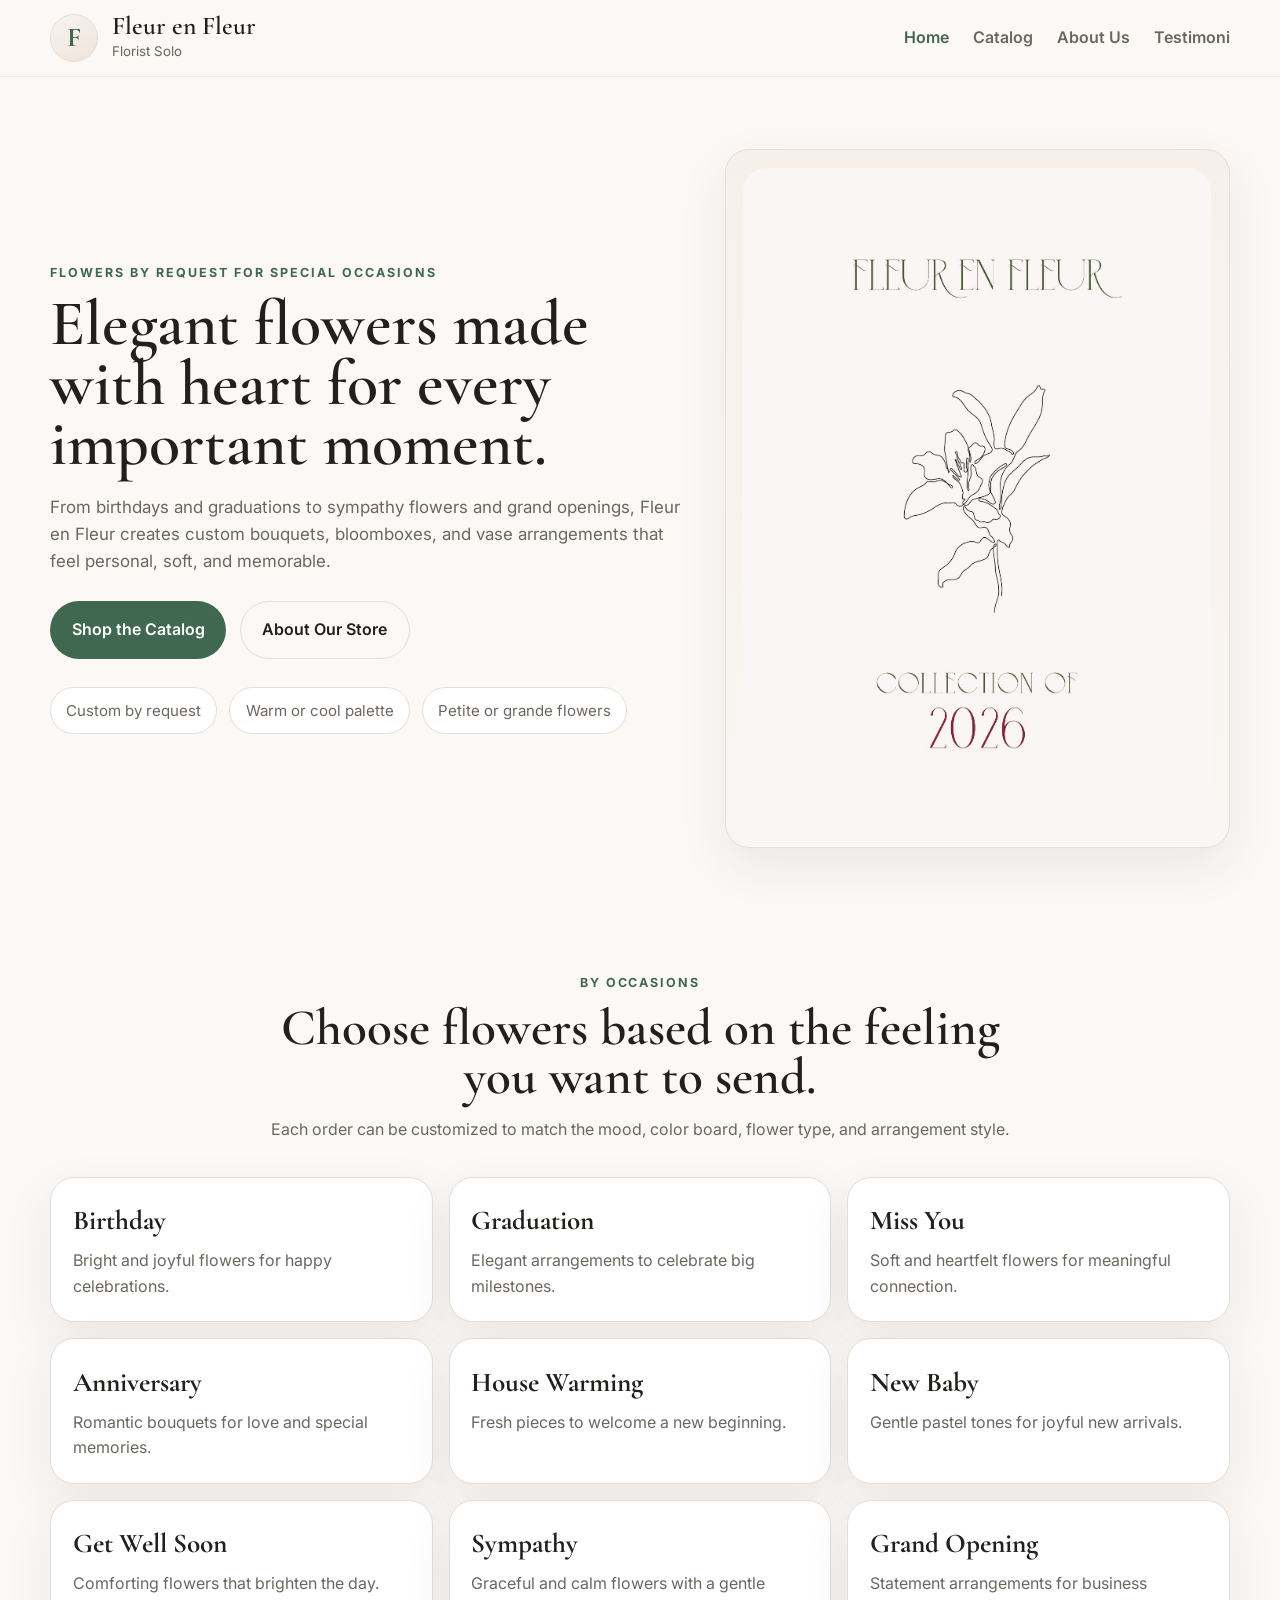
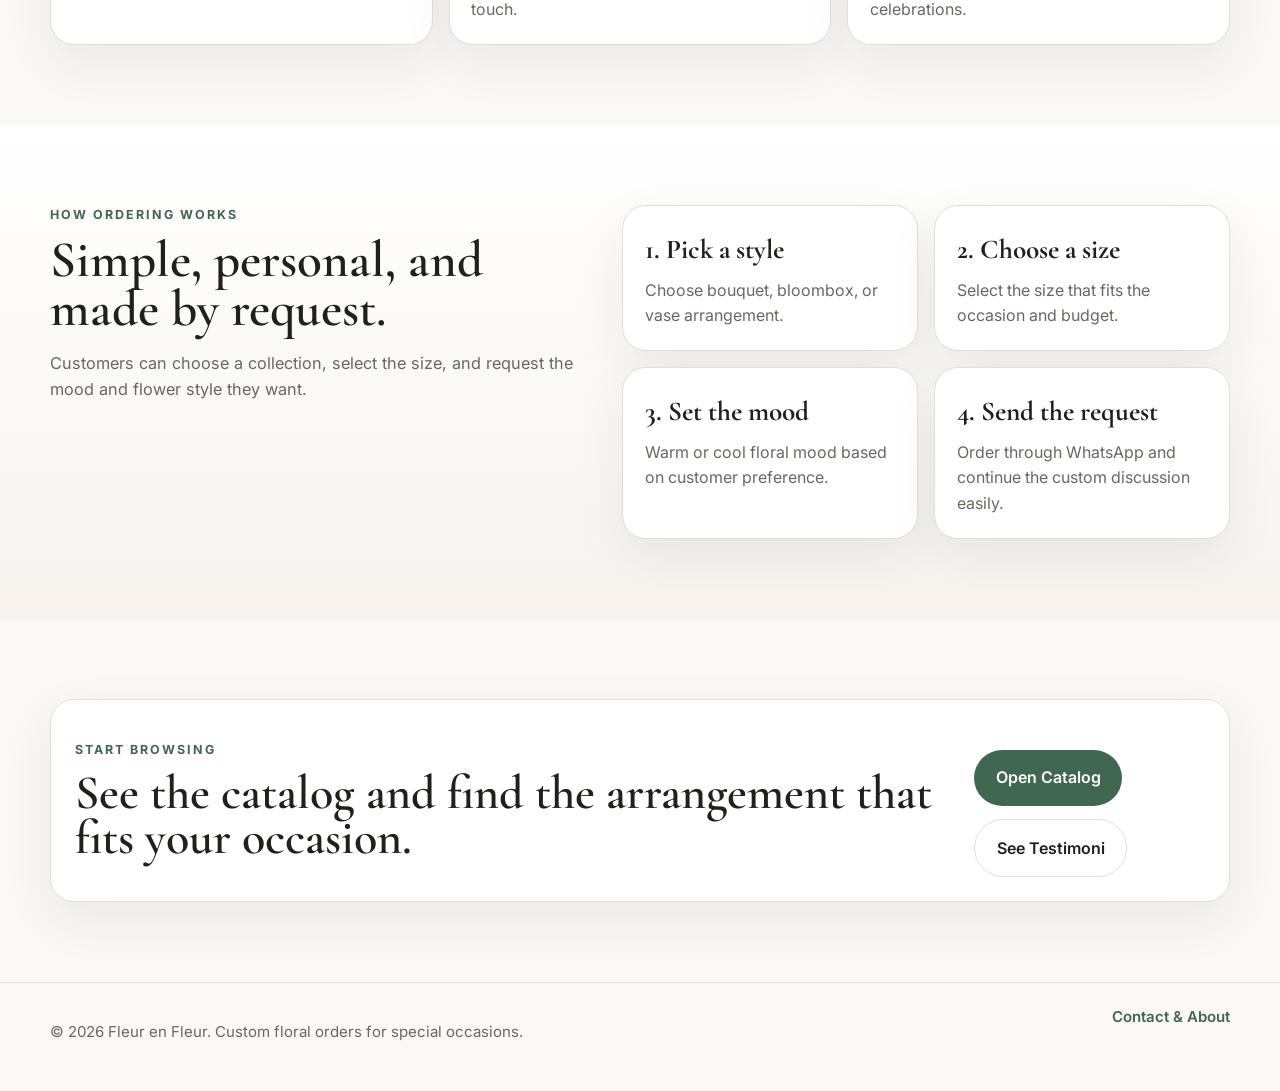
==== home.html @ 8b8ad684 "first commit" ====
<!DOCTYPE html>
<html lang="en">
<head>
  <meta charset="UTF-8" />
  <meta name="viewport" content="width=device-width, initial-scale=1.0" />
  <title>Fleur en Fleur - Home</title>
  <meta name="description" content="Fleur en Fleur creates custom floral orders for birthdays, graduations, anniversaries, sympathy, grand openings, and more." />
  <link rel="preconnect" href="https://fonts.googleapis.com">
  <link rel="preconnect" href="https://fonts.gstatic.com" crossorigin>
  <link href="https://fonts.googleapis.com/css2?family=Cormorant+Garamond:wght@400;500;600;700&family=Inter:wght@400;500;600;700&display=swap" rel="stylesheet">
  <link rel="stylesheet" href="css/styles.css" />
</head>
<body>
  <header class="site-header">
    <div class="container nav-wrap">
      <a class="brand" href="home.html">
        <span class="brand-mark">F</span>
        <span>
          <strong>Fleur en Fleur</strong>
          <small>Florist Solo</small>
        </span>
      </a>

      <button class="menu-toggle" aria-label="Open menu" aria-expanded="false" aria-controls="nav-menu">
        <span></span><span></span><span></span>
      </button>

      <nav id="nav-menu" class="site-nav">
        <a href="home.html">Home</a>
        <a href="html/catalog.html">Catalog</a>
        <a href="html/about.html">About Us</a>
        <a href="html/testimoni.html">Testimoni</a>
      </nav>
    </div>
  </header>

  <main>
    <section class="hero hero-home">
      <div class="container hero-grid">
        <div class="hero-copy">
          <p class="eyebrow">Flowers by request for special occasions</p>
          <h1>Elegant flowers made with heart for every important moment.</h1>
          <p class="hero-text">
            From birthdays and graduations to sympathy flowers and grand openings,
            Fleur en Fleur creates custom bouquets, bloomboxes, and vase arrangements
            that feel personal, soft, and memorable.
          </p>
          <div class="hero-actions">
            <a class="btn btn-primary" href="html/catalog.html">Shop the Catalog</a>
            <a class="btn btn-secondary" href="html/about.html">About Our Store</a>
          </div>
          <ul class="hero-badges">
            <li>Custom by request</li>
            <li>Warm or cool palette</li>
            <li>Petite or grande flowers</li>
          </ul>
        </div>
        <div class="hero-card">
          <img src="assets/cover.jpg" alt="Fleur en Fleur collection cover" />
        </div>
      </div>
    </section>

    <section class="section">
      <div class="container">
        <div class="section-heading">
          <p class="eyebrow">By occasions</p>
          <h2>Choose flowers based on the feeling you want to send.</h2>
          <p>Each order can be customized to match the mood, color board, flower type, and arrangement style.</p>
        </div>

        <div class="occasion-grid">
          <article class="occasion-card"><h3>Birthday</h3><p>Bright and joyful flowers for happy celebrations.</p></article>
          <article class="occasion-card"><h3>Graduation</h3><p>Elegant arrangements to celebrate big milestones.</p></article>
          <article class="occasion-card"><h3>Miss You</h3><p>Soft and heartfelt flowers for meaningful connection.</p></article>
          <article class="occasion-card"><h3>Anniversary</h3><p>Romantic bouquets for love and special memories.</p></article>
          <article class="occasion-card"><h3>House Warming</h3><p>Fresh pieces to welcome a new beginning.</p></article>
          <article class="occasion-card"><h3>New Baby</h3><p>Gentle pastel tones for joyful new arrivals.</p></article>
          <article class="occasion-card"><h3>Get Well Soon</h3><p>Comforting flowers that brighten the day.</p></article>
          <article class="occasion-card"><h3>Sympathy</h3><p>Graceful and calm flowers with a gentle touch.</p></article>
          <article class="occasion-card"><h3>Grand Opening</h3><p>Statement arrangements for business celebrations.</p></article>
        </div>
      </div>
    </section>

    <section class="section soft-bg">
      <div class="container split-grid">
        <div>
          <div class="section-heading left-align no-bottom">
            <p class="eyebrow">How ordering works</p>
            <h2>Simple, personal, and made by request.</h2>
          </div>
          <p class="lead">Customers can choose a collection, select the size, and request the mood and flower style they want.</p>
        </div>
        <div class="info-panels">
          <article class="info-card">
            <h3>1. Pick a style</h3>
            <p>Choose bouquet, bloombox, or vase arrangement.</p>
          </article>
          <article class="info-card">
            <h3>2. Choose a size</h3>
            <p>Select the size that fits the occasion and budget.</p>
          </article>
          <article class="info-card">
            <h3>3. Set the mood</h3>
            <p>Warm or cool floral mood based on customer preference.</p>
          </article>
          <article class="info-card">
            <h3>4. Send the request</h3>
            <p>Order through WhatsApp and continue the custom discussion easily.</p>
          </article>
        </div>
      </div>
    </section>

    <section class="section">
      <div class="container cta-panel">
        <div>
          <p class="eyebrow">Start browsing</p>
          <h2>See the catalog and find the arrangement that fits your occasion.</h2>
        </div>
        <div class="hero-actions cta-actions">
          <a class="btn btn-primary" href="html/catalog.html">Open Catalog</a>
          <a class="btn btn-secondary" href="html/testimoni.html">See Testimoni</a>
        </div>
      </div>
    </section>
  </main>

  <footer class="site-footer">
    <div class="container footer-wrap">
      <p>© 2026 Fleur en Fleur. Custom floral orders for special occasions.</p>
      <a href="html/about.html">Contact & About</a>
    </div>
  </footer>

  <script src="js/script.js"></script>
</body>
</html>
---- css/styles.css ----
:root {
  --bg: #fbf8f5;
  --surface: #ffffff;
  --surface-2: #f4ece6;
  --ink: #22201d;
  --muted: #6d665f;
  --line: #e6ddd6;
  --primary: #406750;
  --primary-dark: #2d4d3b;
  --accent: #a45875;
  --accent-soft: #f8edf1;
  --shadow: 0 18px 50px rgba(42, 37, 33, 0.08);
  --radius: 24px;
  --container: 1180px;
}

* { box-sizing: border-box; }
html { scroll-behavior: smooth; }
body {
  margin: 0;
  background: var(--bg);
  color: var(--ink);
  font-family: 'Inter', Arial, sans-serif;
  line-height: 1.6;
}
img { max-width: 100%; display: block; }
a { color: inherit; text-decoration: none; }
.container {
  width: min(var(--container), calc(100% - 2rem));
  margin: 0 auto;
}

.site-header {
  position: sticky;
  top: 0;
  z-index: 50;
  background: rgba(251, 248, 245, 0.92);
  backdrop-filter: blur(12px);
  border-bottom: 1px solid rgba(64, 103, 80, 0.08);
}
.nav-wrap {
  display: flex;
  align-items: center;
  justify-content: space-between;
  gap: 1rem;
  min-height: 76px;
}
.brand {
  display: inline-flex;
  align-items: center;
  gap: 0.85rem;
}
.brand strong,
.hero h1,
.page-hero h1,
.section-heading h2,
.product-card h3,
.contact-card h3,
.occasion-card h3,
.info-card h3,
.testimonial-card strong,
.cta-panel h2 {
  font-family: 'Cormorant Garamond', Georgia, serif;
}
.brand strong {
  display: block;
  font-size: 1.6rem;
  font-weight: 600;
  line-height: 1;
}
.brand small {
  display: block;
  color: var(--muted);
  margin-top: 0.15rem;
}
.brand-mark {
  width: 48px;
  height: 48px;
  border-radius: 50%;
  display: grid;
  place-items: center;
  background: linear-gradient(145deg, #f8f3ef, #efe4db);
  color: var(--primary);
  border: 1px solid var(--line);
  font-family: 'Cormorant Garamond', Georgia, serif;
  font-size: 1.7rem;
  font-weight: 700;
}
.site-nav {
  display: flex;
  align-items: center;
  gap: 1.5rem;
}
.site-nav a {
  color: var(--muted);
  font-weight: 600;
  padding: 0.35rem 0;
}
.site-nav a:hover,
.site-nav a.active {
  color: var(--primary);
}
.menu-toggle {
  display: none;
  border: 0;
  background: transparent;
  padding: 0.3rem;
  cursor: pointer;
}
.menu-toggle span {
  display: block;
  width: 24px;
  height: 2px;
  margin: 5px 0;
  background: var(--ink);
}

.hero {
  padding: 4.5rem 0 2.8rem;
}
.hero-grid {
  display: grid;
  grid-template-columns: 1.12fr 0.88fr;
  gap: 2rem;
  align-items: center;
}
.page-hero {
  padding: 4.3rem 0 2.6rem;
}
.page-hero-inner {
  max-width: 840px;
}
.page-hero-inner.narrow {
  max-width: 720px;
}
.page-hero h1,
.hero h1 {
  margin: 0;
  font-size: clamp(2.7rem, 5vw, 5rem);
  line-height: 0.94;
  font-weight: 600;
}
.page-hero p:last-child,
.hero-text {
  margin: 1.2rem 0 0;
  max-width: 62ch;
  color: var(--muted);
  font-size: 1.06rem;
}
.eyebrow {
  margin: 0 0 0.7rem;
  color: var(--primary);
  text-transform: uppercase;
  letter-spacing: 0.16em;
  font-size: 0.78rem;
  font-weight: 700;
}
.hero-actions,
.contact-actions,
.form-actions,
.cta-actions {
  display: flex;
  gap: 0.85rem;
  flex-wrap: wrap;
  margin-top: 1.6rem;
}
.btn {
  display: inline-flex;
  align-items: center;
  justify-content: center;
  border-radius: 999px;
  padding: 0.95rem 1.35rem;
  font-weight: 600;
  transition: transform 0.2s ease, background 0.2s ease, color 0.2s ease;
}
.btn:hover { transform: translateY(-1px); }
.btn-primary {
  background: var(--primary);
  color: #fff;
}
.btn-primary:hover { background: var(--primary-dark); }
.btn-secondary {
  background: transparent;
  color: var(--ink);
  border: 1px solid var(--line);
}
.btn-secondary:hover { background: #fff; }
.hero-badges {
  list-style: none;
  padding: 0;
  margin: 1.8rem 0 0;
  display: flex;
  flex-wrap: wrap;
  gap: 0.75rem;
}
.hero-badges li {
  padding: 0.65rem 0.95rem;
  border-radius: 999px;
  background: #fff;
  border: 1px solid var(--line);
  color: var(--muted);
  font-size: 0.94rem;
}
.hero-card,
.cta-panel,
.occasion-card,
.info-card,
.contact-card,
.form-note,
.order-form,
.product-card,
.testimonial-card {
  background: var(--surface);
  border: 1px solid var(--line);
  border-radius: var(--radius);
  box-shadow: var(--shadow);
}
.hero-card {
  background: linear-gradient(180deg, #f7f0ea, #f9f6f3);
  padding: 1.1rem;
}
.hero-card img { border-radius: 24px; }

.section { padding: 5rem 0; }
.soft-bg { background: linear-gradient(180deg, #fff, #f8f3ef); }
.accent-bg { background: linear-gradient(180deg, #f9eff3, #fbf8f5); }
.section-heading {
  max-width: 760px;
  margin: 0 auto 2.1rem;
  text-align: center;
}
.section-heading.left-align {
  margin-left: 0;
  text-align: left;
}
.section-heading.no-bottom { margin-bottom: 1rem; }
.section-heading h2 {
  margin: 0;
  font-size: clamp(2.1rem, 4vw, 3.6rem);
  line-height: 0.95;
  font-weight: 600;
}
.section-heading p:last-child,
.muted-paragraph {
  margin: 1rem 0 0;
  color: var(--muted);
}
.lead {
  color: var(--muted);
  font-size: 1.02rem;
}

.occasion-grid {
  display: grid;
  grid-template-columns: repeat(3, minmax(0, 1fr));
  gap: 1rem;
}
.occasion-card,
.info-card,
.contact-card,
.form-note,
.order-form,
.testimonial-card {
  padding: 1.35rem;
}
.occasion-card h3 {
  margin: 0 0 0.35rem;
  font-size: 1.7rem;
}
.occasion-card p,
.info-card p,
.testimonial-card p { margin: 0; color: var(--muted); }

.collection-grid {
  display: grid;
  grid-template-columns: repeat(2, minmax(0, 1fr));
  gap: 1.25rem;
}
.collection-grid.two-featured {
  grid-template-columns: repeat(2, minmax(0, 1fr));
}
.product-card {
  overflow: hidden;
}
.product-card img {
  width: 100%;
  aspect-ratio: 4 / 4.8;
  object-fit: cover;
  background: #f7f1eb;
}
.small-product-card img {
  aspect-ratio: 4 / 4;
}
.product-content { padding: 1.2rem 1.2rem 1.35rem; }
.product-label {
  margin: 0 0 0.35rem;
  color: var(--accent);
  text-transform: uppercase;
  letter-spacing: 0.12em;
  font-size: 0.78rem;
  font-weight: 700;
}
.product-card h3 {
  margin: 0 0 0.45rem;
  font-size: 2rem;
  font-weight: 600;
}
.product-card p:not(.product-label) {
  margin: 0 0 1rem;
  color: var(--muted);
}
.meta-row {
  display: flex;
  justify-content: space-between;
  gap: 1rem;
  padding: 0.7rem 0;
  border-top: 1px solid var(--line);
}
.meta-row span { color: var(--muted); }
.featured-card {
  background: linear-gradient(180deg, #ffffff, #fcf8f5);
}

.split-grid,
.form-layout,
.contact-grid,
.about-split {
  display: grid;
  gap: 1.4rem;
  align-items: start;
}
.split-grid,
.contact-grid,
.about-split {
  grid-template-columns: 0.95fr 1.05fr;
}
.form-layout {
  grid-template-columns: 0.82fr 1.18fr;
}
.info-panels,
.product-panels,
.testimonial-grid {
  display: grid;
  gap: 1rem;
}
.info-panels,
.product-panels {
  grid-template-columns: repeat(2, minmax(0, 1fr));
}
.info-card h3 {
  margin: 0 0 0.4rem;
  font-size: 1.7rem;
}

.form-note h3 {
  margin: 0 0 0.7rem;
  font-size: 1.75rem;
}
.form-note ul {
  margin: 0;
  padding-left: 1.1rem;
  color: var(--muted);
}
.field { margin-bottom: 1rem; }
.two-col,
.three-col {
  display: grid;
  gap: 0.9rem;
}
.two-col { grid-template-columns: repeat(2, minmax(0, 1fr)); }
.three-col { grid-template-columns: repeat(3, minmax(0, 1fr)); }
label {
  display: block;
  margin-bottom: 0.4rem;
  font-size: 0.92rem;
  font-weight: 600;
}
input,
select,
textarea {
  width: 100%;
  border: 1px solid var(--line);
  background: #fff;
  border-radius: 16px;
  padding: 0.95rem 1rem;
  font: inherit;
  color: var(--ink);
}
textarea { resize: vertical; }
input:focus,
select:focus,
textarea:focus {
  outline: none;
  border-color: rgba(64, 103, 80, 0.45);
  box-shadow: 0 0 0 4px rgba(64, 103, 80, 0.08);
}

.contact-card > div + div { margin-top: 1rem; }
.contact-label {
  display: block;
  color: var(--accent);
  text-transform: uppercase;
  letter-spacing: 0.12em;
  font-size: 0.78rem;
  font-weight: 700;
  margin-bottom: 0.2rem;
}
.contact-card p {
  margin: 0;
  color: var(--ink);
  font-size: 1.02rem;
}

.testimonial-grid {
  grid-template-columns: repeat(3, minmax(0, 1fr));
}
.testimonial-card {
  display: flex;
  flex-direction: column;
  gap: 0.75rem;
}
.testimonial-card strong {
  font-size: 1.55rem;
  line-height: 1;
}
.testimonial-card span {
  color: var(--muted);
  font-size: 0.95rem;
}
.stars {
  letter-spacing: 0.18em;
  color: var(--accent);
  font-size: 0.95rem;
  font-weight: 700;
}

.cta-panel {
  padding: 1.5rem;
  display: flex;
  align-items: center;
  justify-content: space-between;
  gap: 1rem;
}
.cta-panel h2 {
  margin: 0;
  font-size: clamp(2rem, 4vw, 3rem);
  line-height: 0.95;
  font-weight: 600;
}

.site-footer {
  padding: 1.35rem 0 2rem;
  border-top: 1px solid var(--line);
}
.footer-wrap {
  display: flex;
  justify-content: space-between;
  gap: 1rem;
  color: var(--muted);
  font-size: 0.94rem;
}
.footer-wrap a { color: var(--primary); font-weight: 600; }

@media (max-width: 960px) {
  .hero-grid,
  .split-grid,
  .form-layout,
  .contact-grid,
  .collection-grid,
  .occasion-grid,
  .about-split,
  .testimonial-grid,
  .cta-panel {
    grid-template-columns: 1fr;
  }

  .cta-panel {
    display: grid;
  }

  .info-panels,
  .product-panels {
    grid-template-columns: 1fr 1fr;
  }
}

@media (max-width: 760px) {
  .menu-toggle { display: block; }
  .site-nav {
    position: absolute;
    top: 76px;
    left: 0;
    right: 0;
    background: rgba(251, 248, 245, 0.98);
    border-bottom: 1px solid var(--line);
    display: none;
    flex-direction: column;
    align-items: flex-start;
    padding: 1rem;
  }
  .site-nav.open { display: flex; }
  .hero,
  .page-hero { padding-top: 2.5rem; }
  .hero h1,
  .page-hero h1 { font-size: 2.8rem; }
  .section { padding: 3.8rem 0; }
  .section-heading h2,
  .cta-panel h2 { font-size: 2.45rem; }
  .two-col,
  .three-col,
  .info-panels,
  .product-panels,
  .testimonial-grid {
    grid-template-columns: 1fr;
  }
  .footer-wrap {
    flex-direction: column;
  }
}
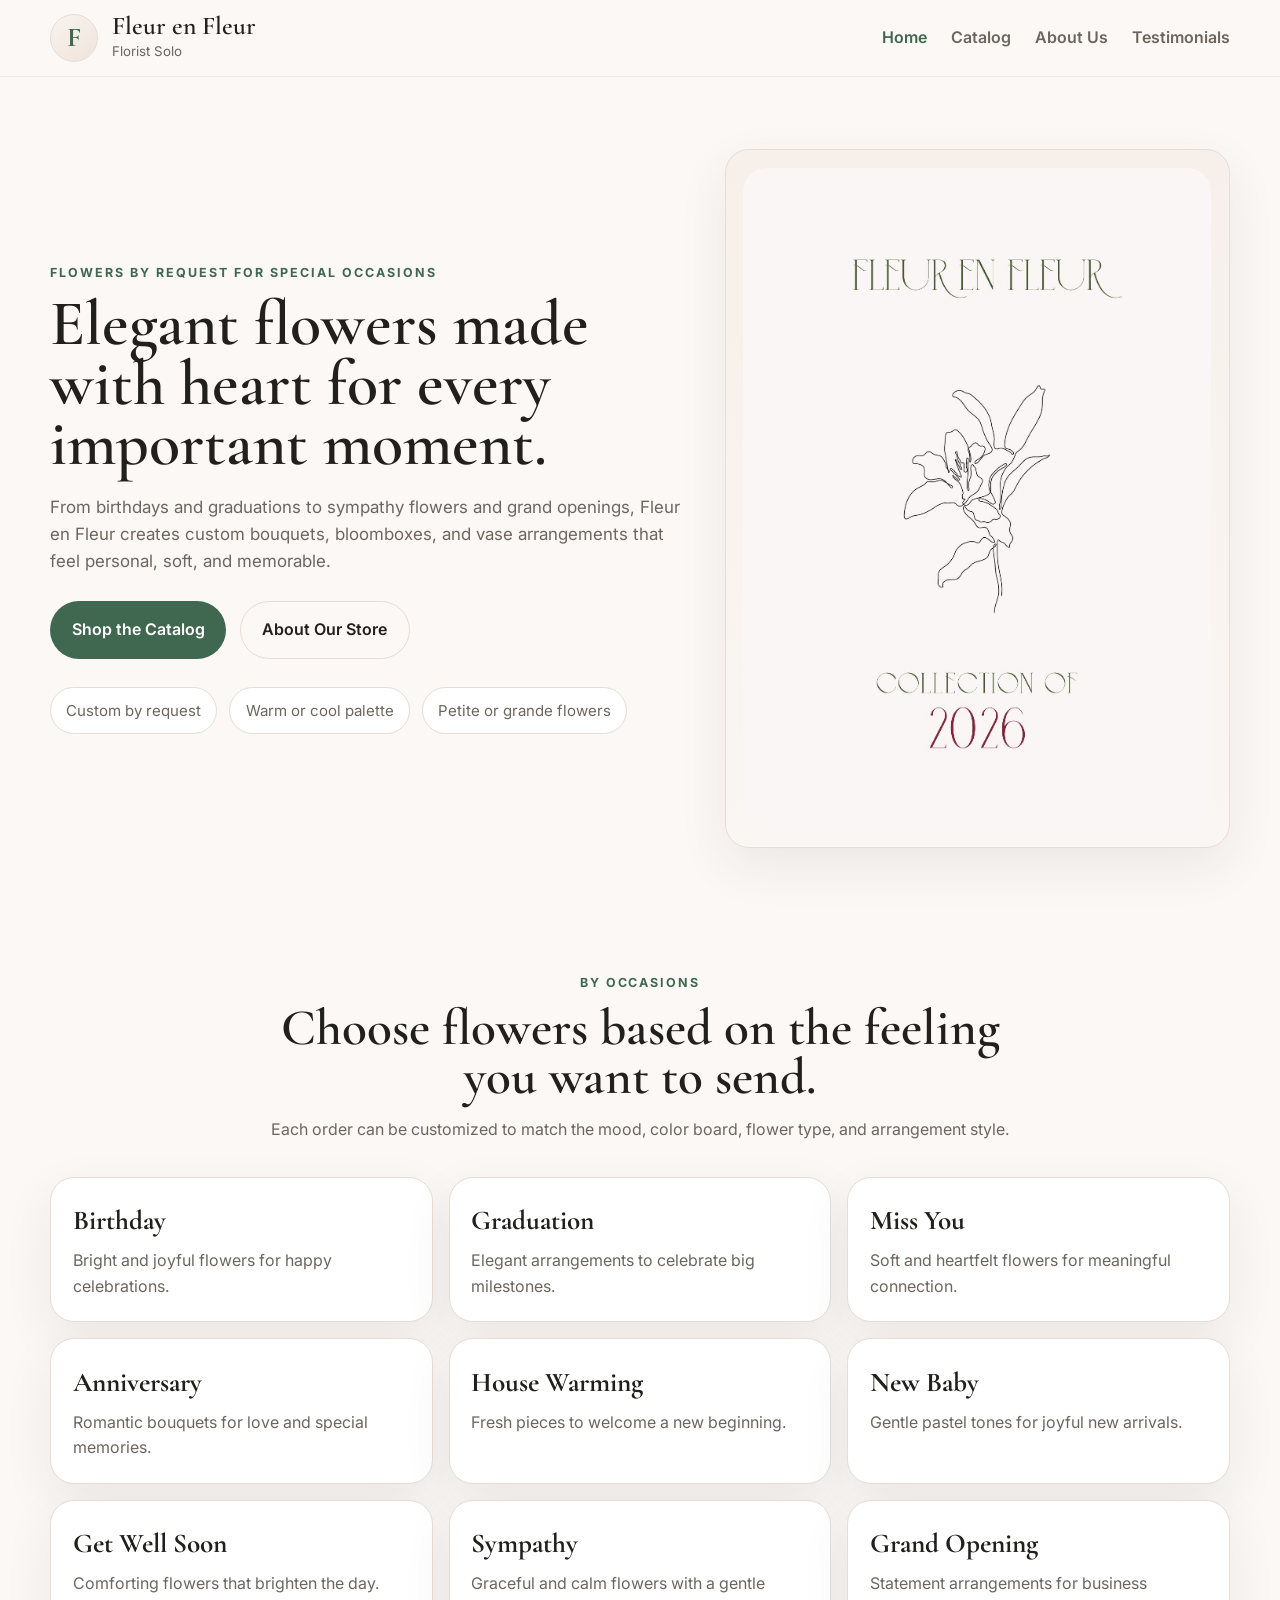
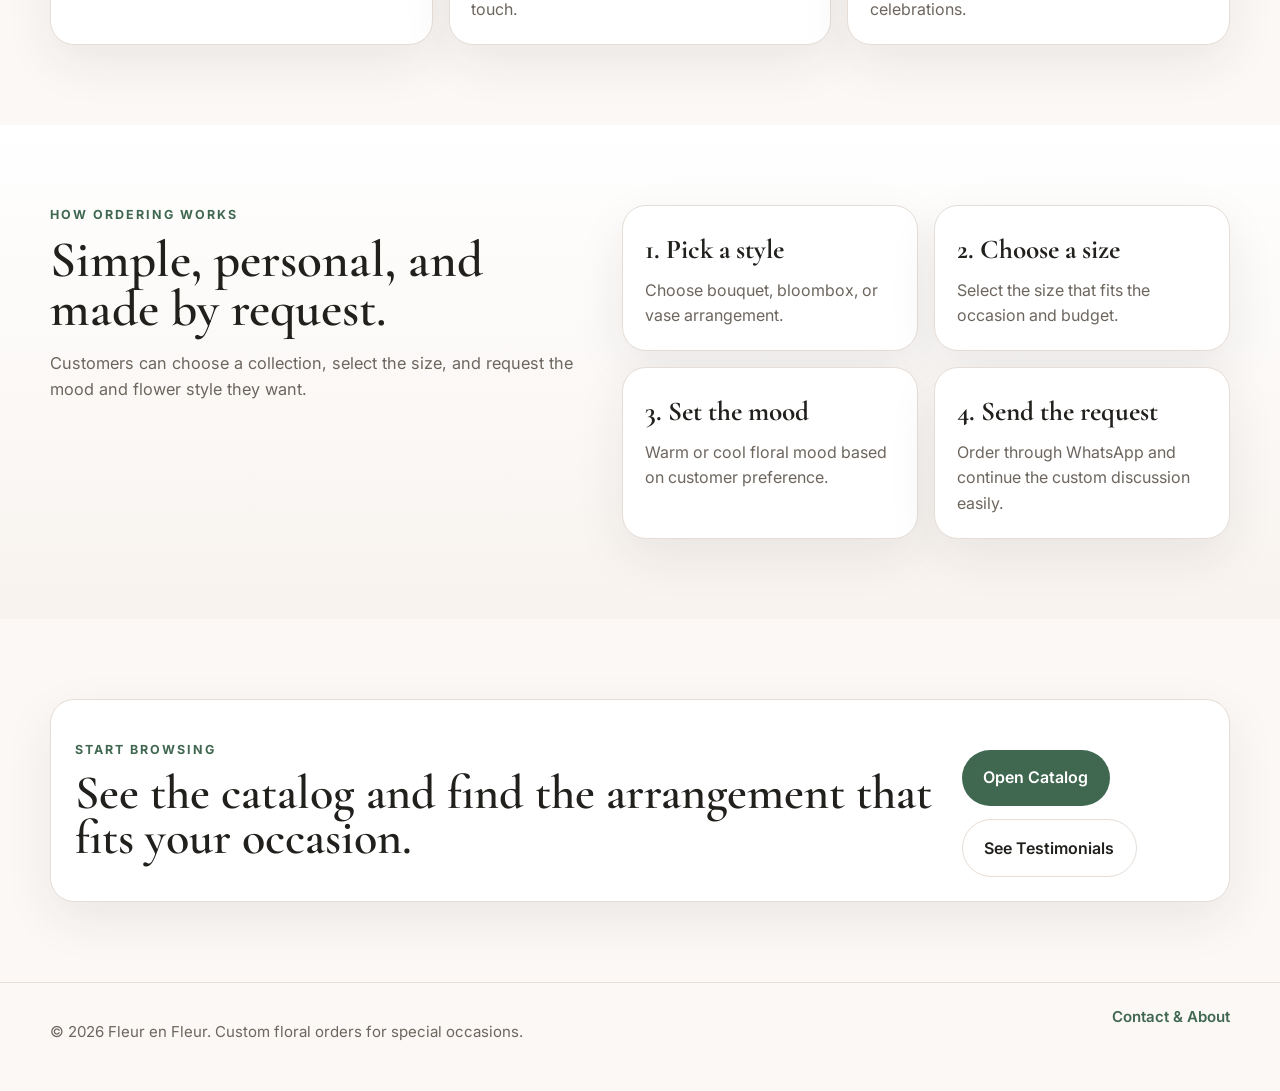
==== commit c6ef1441: "done" ====
--- a/home.html
+++ b/home.html
@@ -29,7 +29,7 @@
         <a href="home.html">Home</a>
         <a href="html/catalog.html">Catalog</a>
         <a href="html/about.html">About Us</a>
-        <a href="html/testimoni.html">Testimoni</a>
+        <a href="html/testimonials.html">Testimonials</a>
       </nav>
     </div>
   </header>
@@ -121,7 +121,7 @@
         </div>
         <div class="hero-actions cta-actions">
           <a class="btn btn-primary" href="html/catalog.html">Open Catalog</a>
-          <a class="btn btn-secondary" href="html/testimoni.html">See Testimoni</a>
+          <a class="btn btn-secondary" href="html/testimonials.html">See Testimonials</a>
         </div>
       </div>
     </section>
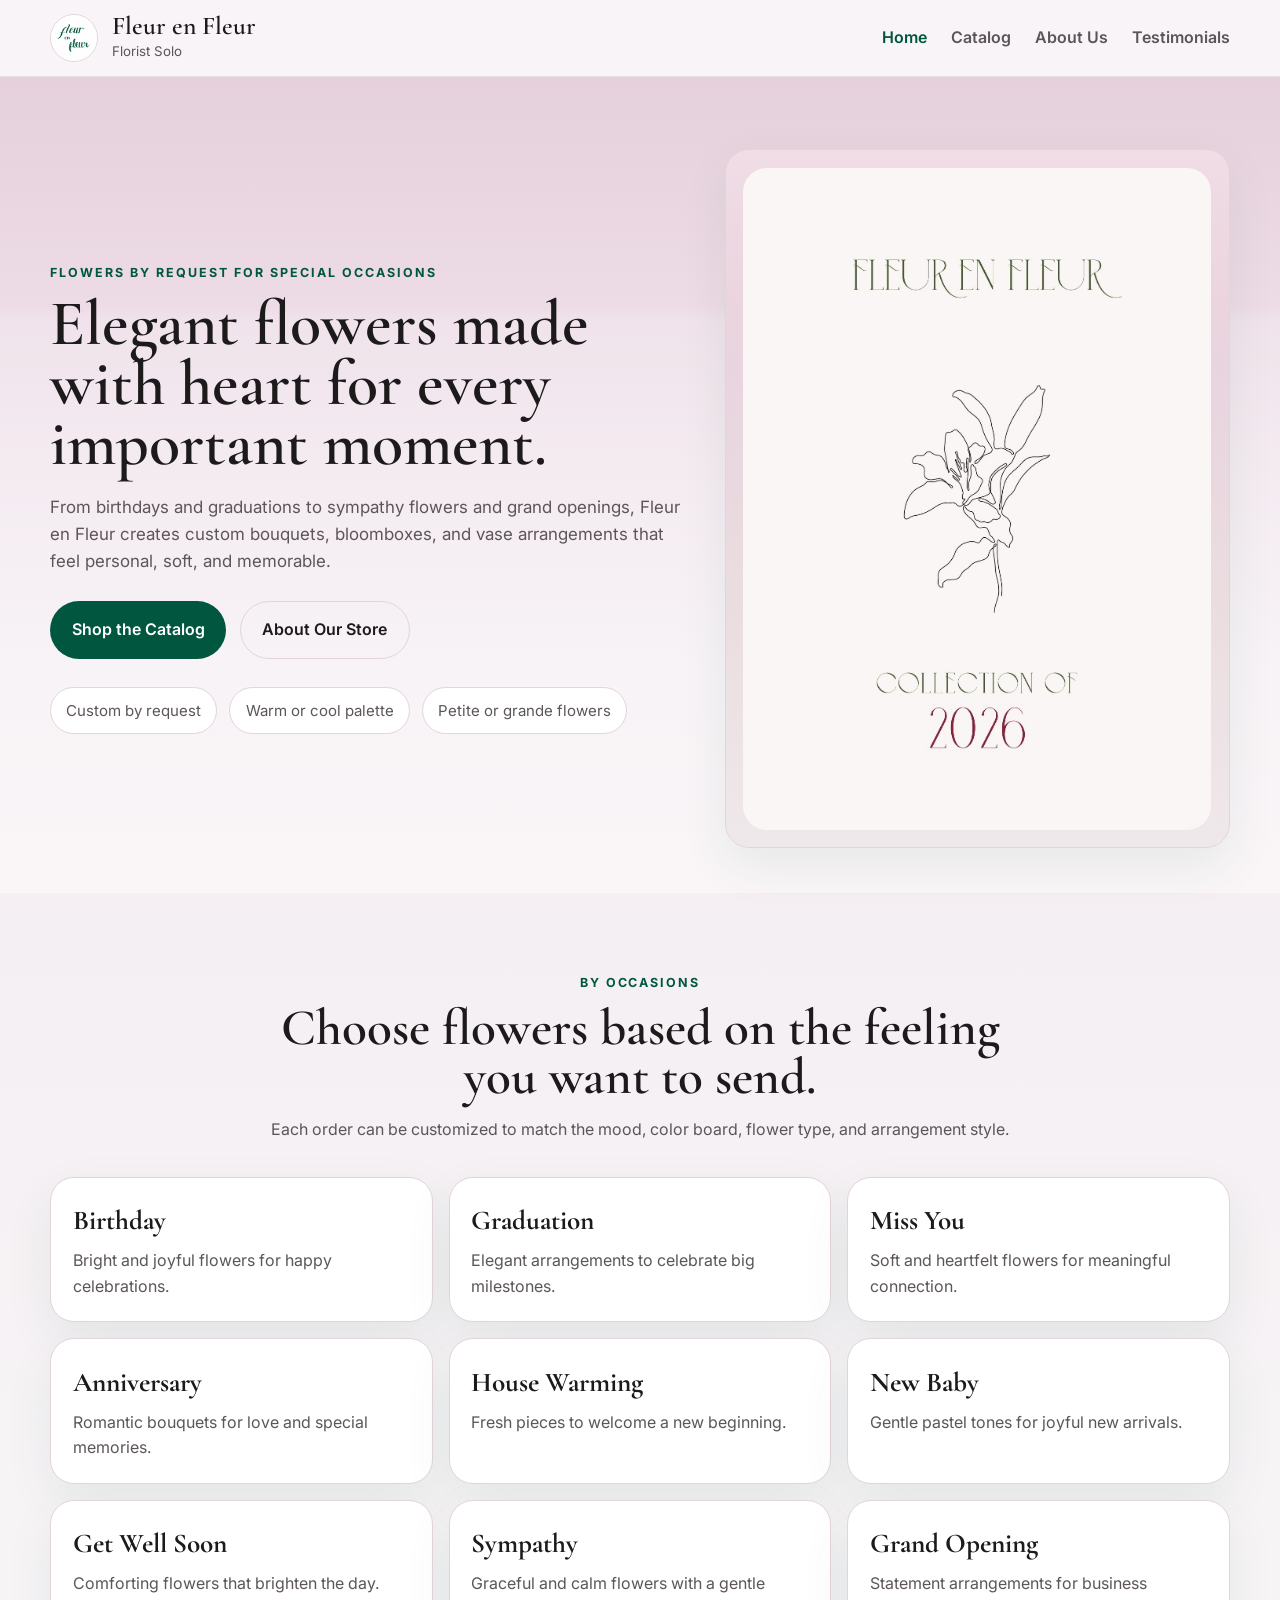
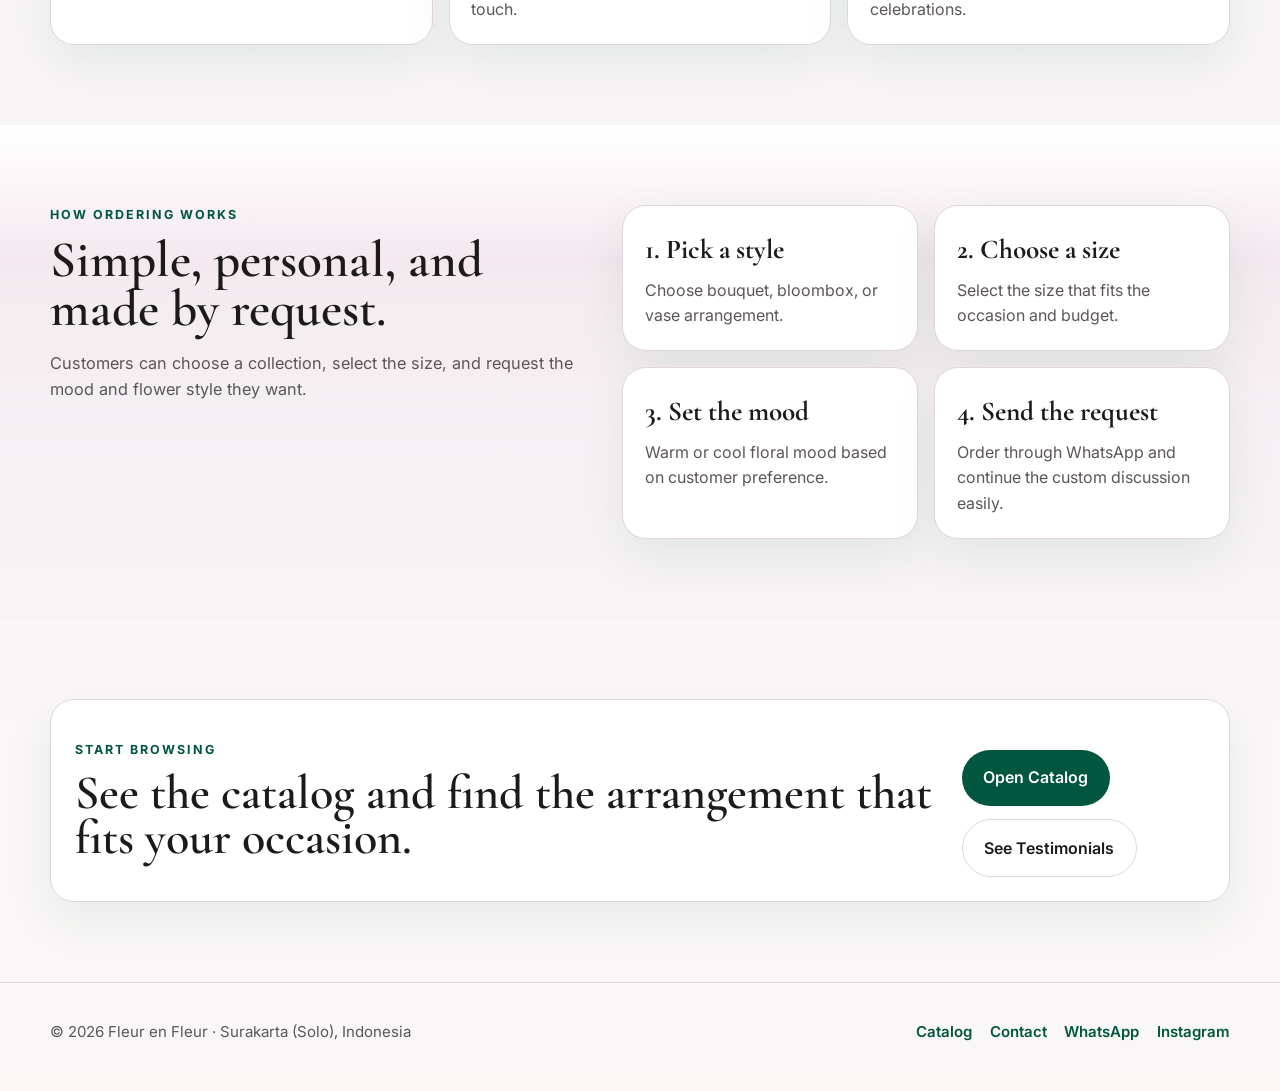
==== commit d64632b1: "done" ====
--- a/home.html
+++ b/home.html
@@ -3,8 +3,9 @@
 <head>
   <meta charset="UTF-8" />
   <meta name="viewport" content="width=device-width, initial-scale=1.0" />
-  <title>Fleur en Fleur - Home</title>
-  <meta name="description" content="Fleur en Fleur creates custom floral orders for birthdays, graduations, anniversaries, sympathy, grand openings, and more." />
+  <title>Fleur en Fleur | Custom Florist Surakarta (Solo)</title>
+  <meta name="description" content="Fleur en Fleur — custom bouquets, garden flowers, bloomboxes, and vase arrangements in Surakarta (Solo), Indonesia. Order via WhatsApp. Collection of 2026." />
+  <link rel="icon" href="pics/logo.jpg" type="image/jpeg" />
   <link rel="preconnect" href="https://fonts.googleapis.com">
   <link rel="preconnect" href="https://fonts.gstatic.com" crossorigin>
   <link href="https://fonts.googleapis.com/css2?family=Cormorant+Garamond:wght@400;500;600;700&family=Inter:wght@400;500;600;700&display=swap" rel="stylesheet">
@@ -14,7 +15,7 @@
   <header class="site-header">
     <div class="container nav-wrap">
       <a class="brand" href="home.html">
-        <span class="brand-mark">F</span>
+        <span class="brand-mark"><img src="pics/logo.jpg" alt="" width="48" height="48" /></span>
         <span>
           <strong>Fleur en Fleur</strong>
           <small>Florist Solo</small>
@@ -35,7 +36,7 @@
   </header>
 
   <main>
-    <section class="hero hero-home">
+    <section class="hero hero-home accent-bg">
       <div class="container hero-grid">
         <div class="hero-copy">
           <p class="eyebrow">Flowers by request for special occasions</p>
@@ -129,8 +130,13 @@
 
   <footer class="site-footer">
     <div class="container footer-wrap">
-      <p>© 2026 Fleur en Fleur. Custom floral orders for special occasions.</p>
-      <a href="html/about.html">Contact & About</a>
+      <p>© 2026 Fleur en Fleur · Surakarta (Solo), Indonesia</p>
+      <nav class="footer-links" aria-label="Footer">
+        <a href="html/catalog.html">Catalog</a>
+        <a href="html/about.html">Contact</a>
+        <a href="https://wa.me/6289609338889" target="_blank" rel="noopener">WhatsApp</a>
+        <a href="https://www.instagram.com/fleurenfleur.florist/" target="_blank" rel="noopener">Instagram</a>
+      </nav>
     </div>
   </footer>
 
--- a/css/styles.css
+++ b/css/styles.css
@@ -1,15 +1,51 @@
 :root {
-  --bg: #fbf8f5;
+  /* Greens sampled from logo wordmark */
+  --primary: #00563f;
+  --primary-dark: #003d2c;
+  --primary-rgb: 0, 86, 63;
+
+  --bg: #faf6f8;
   --surface: #ffffff;
-  --surface-2: #f4ece6;
-  --ink: #22201d;
-  --muted: #6d665f;
-  --line: #e6ddd6;
-  --primary: #406750;
-  --primary-dark: #2d4d3b;
-  --accent: #a45875;
-  --accent-soft: #f8edf1;
-  --shadow: 0 18px 50px rgba(42, 37, 33, 0.08);
+  --surface-2: #f1e8ec;
+  --ink: #1c1a1b;
+  --muted: #5c5559;
+  --line: #e2d5da;
+
+  /* Balanced rose — visible blush, not neon */
+  --accent: #9d5872;
+  --accent-soft: #f5eaee;
+
+  --shadow: 0 18px 48px rgba(var(--primary-rgb), 0.08);
+
+  /* Pink concentrated in top ~30% of gradient; lower 70% fades to light/cream */
+  --gradient-page: linear-gradient(
+    180deg,
+    #f0e4ea 0%,
+    #f2e9ed 18%,
+    #f4eef2 30%,
+    #f7f4f6 55%,
+    #faf8f7 100%
+  );
+  --gradient-hero: linear-gradient(
+    180deg,
+    #e5d0db 0%,
+    #e9d6e1 15%,
+    #eddbe6 28%,
+    #f0e3eb 30%,
+    #f4ebf1 48%,
+    #f7f3f6 72%,
+    #faf6f8 100%
+  );
+  --gradient-soft: linear-gradient(
+    180deg,
+    #ffffff 0%,
+    #fbf6f8 12%,
+    #f2e8ee 28%,
+    #f3ebef 30%,
+    #f5f0f3 58%,
+    #f7f4f6 100%
+  );
+
   --radius: 24px;
   --container: 1180px;
 }
@@ -18,7 +54,8 @@
 html { scroll-behavior: smooth; }
 body {
   margin: 0;
-  background: var(--bg);
+  background: var(--gradient-page);
+  background-color: var(--bg);
   color: var(--ink);
   font-family: 'Inter', Arial, sans-serif;
   line-height: 1.6;
@@ -34,9 +71,9 @@
   position: sticky;
   top: 0;
   z-index: 50;
-  background: rgba(251, 248, 245, 0.92);
+  background: rgba(250, 246, 248, 0.92);
   backdrop-filter: blur(12px);
-  border-bottom: 1px solid rgba(64, 103, 80, 0.08);
+  border-bottom: 1px solid rgba(var(--primary-rgb), 0.1);
 }
 .nav-wrap {
   display: flex;
@@ -79,12 +116,15 @@
   border-radius: 50%;
   display: grid;
   place-items: center;
-  background: linear-gradient(145deg, #f8f3ef, #efe4db);
-  color: var(--primary);
+  overflow: hidden;
+  flex-shrink: 0;
+  background: var(--surface);
   border: 1px solid var(--line);
-  font-family: 'Cormorant Garamond', Georgia, serif;
-  font-size: 1.7rem;
-  font-weight: 700;
+}
+.brand-mark img {
+  width: 100%;
+  height: 100%;
+  object-fit: cover;
 }
 .site-nav {
   display: flex;
@@ -216,14 +256,21 @@
   box-shadow: var(--shadow);
 }
 .hero-card {
-  background: linear-gradient(180deg, #f7f0ea, #f9f6f3);
+  background: linear-gradient(
+    180deg,
+    #f0dde6 0%,
+    #ebd4de 22%,
+    #e8d4df 30%,
+    #eadddf 65%,
+    #efe8eb 100%
+  );
   padding: 1.1rem;
 }
 .hero-card img { border-radius: 24px; }
 
 .section { padding: 5rem 0; }
-.soft-bg { background: linear-gradient(180deg, #fff, #f8f3ef); }
-.accent-bg { background: linear-gradient(180deg, #f9eff3, #fbf8f5); }
+.soft-bg { background: var(--gradient-soft); }
+.accent-bg { background: var(--gradient-hero); }
 .section-heading {
   max-width: 760px;
   margin: 0 auto 2.1rem;
@@ -286,7 +333,7 @@
   width: 100%;
   aspect-ratio: 4 / 4.8;
   object-fit: cover;
-  background: #f7f1eb;
+  background: #f1e4e9;
 }
 .small-product-card img {
   aspect-ratio: 4 / 4;
@@ -318,7 +365,14 @@
 }
 .meta-row span { color: var(--muted); }
 .featured-card {
-  background: linear-gradient(180deg, #ffffff, #fcf8f5);
+  background: linear-gradient(
+    180deg,
+    #ffffff 0%,
+    #fbf6f8 20%,
+    #f2e6ec 30%,
+    #f4eaf0 65%,
+    #f6f0f3 100%
+  );
 }
 
 .split-grid,
@@ -391,8 +445,8 @@
 select:focus,
 textarea:focus {
   outline: none;
-  border-color: rgba(64, 103, 80, 0.45);
-  box-shadow: 0 0 0 4px rgba(64, 103, 80, 0.08);
+  border-color: rgba(var(--primary-rgb), 0.45);
+  box-shadow: 0 0 0 4px rgba(var(--primary-rgb), 0.1);
 }
 
 .contact-card > div + div { margin-top: 1rem; }
@@ -433,6 +487,22 @@
   font-size: 0.95rem;
   font-weight: 700;
 }
+.testimonial-disclaimer {
+  margin: 0.75rem 0 0;
+  font-size: 0.88rem;
+  color: var(--muted);
+  line-height: 1.55;
+  max-width: 52ch;
+  margin-left: auto;
+  margin-right: auto;
+}
+.testimonial-card span.role {
+  font-size: 0.82rem;
+  text-transform: uppercase;
+  letter-spacing: 0.1em;
+  color: var(--muted);
+  font-weight: 600;
+}
 
 .cta-panel {
   padding: 1.5rem;
@@ -455,11 +525,26 @@
 .footer-wrap {
   display: flex;
   justify-content: space-between;
+  align-items: center;
+  flex-wrap: wrap;
   gap: 1rem;
   color: var(--muted);
   font-size: 0.94rem;
 }
 .footer-wrap a { color: var(--primary); font-weight: 600; }
+.footer-links {
+  display: flex;
+  flex-wrap: wrap;
+  gap: 0.85rem 1.1rem;
+  align-items: center;
+}
+.footer-links a { white-space: nowrap; }
+.form-disclaimer {
+  margin: 0 0 1rem;
+  font-size: 0.88rem;
+  color: var(--muted);
+  line-height: 1.5;
+}
 
 @media (max-width: 960px) {
   .hero-grid,
@@ -491,7 +576,7 @@
     top: 76px;
     left: 0;
     right: 0;
-    background: rgba(251, 248, 245, 0.98);
+    background: rgba(250, 246, 248, 0.98);
     border-bottom: 1px solid var(--line);
     display: none;
     flex-direction: column;
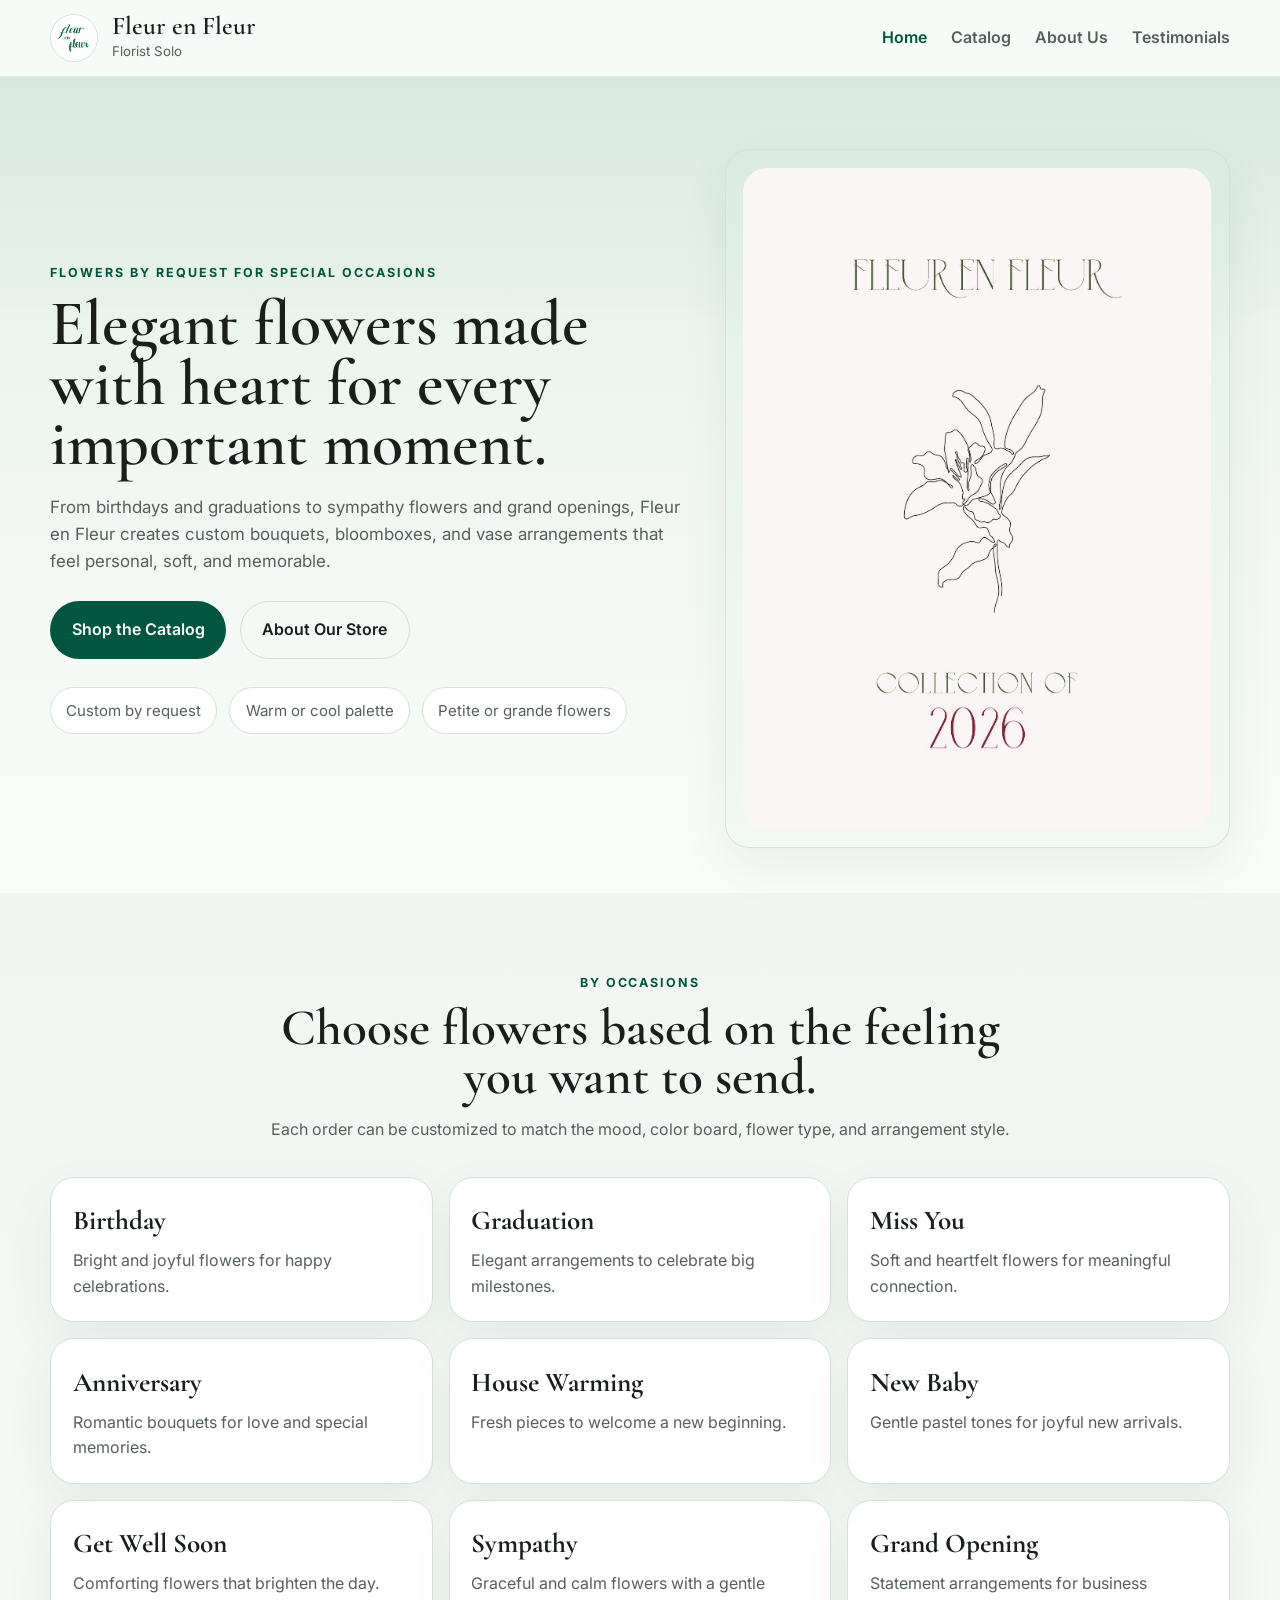
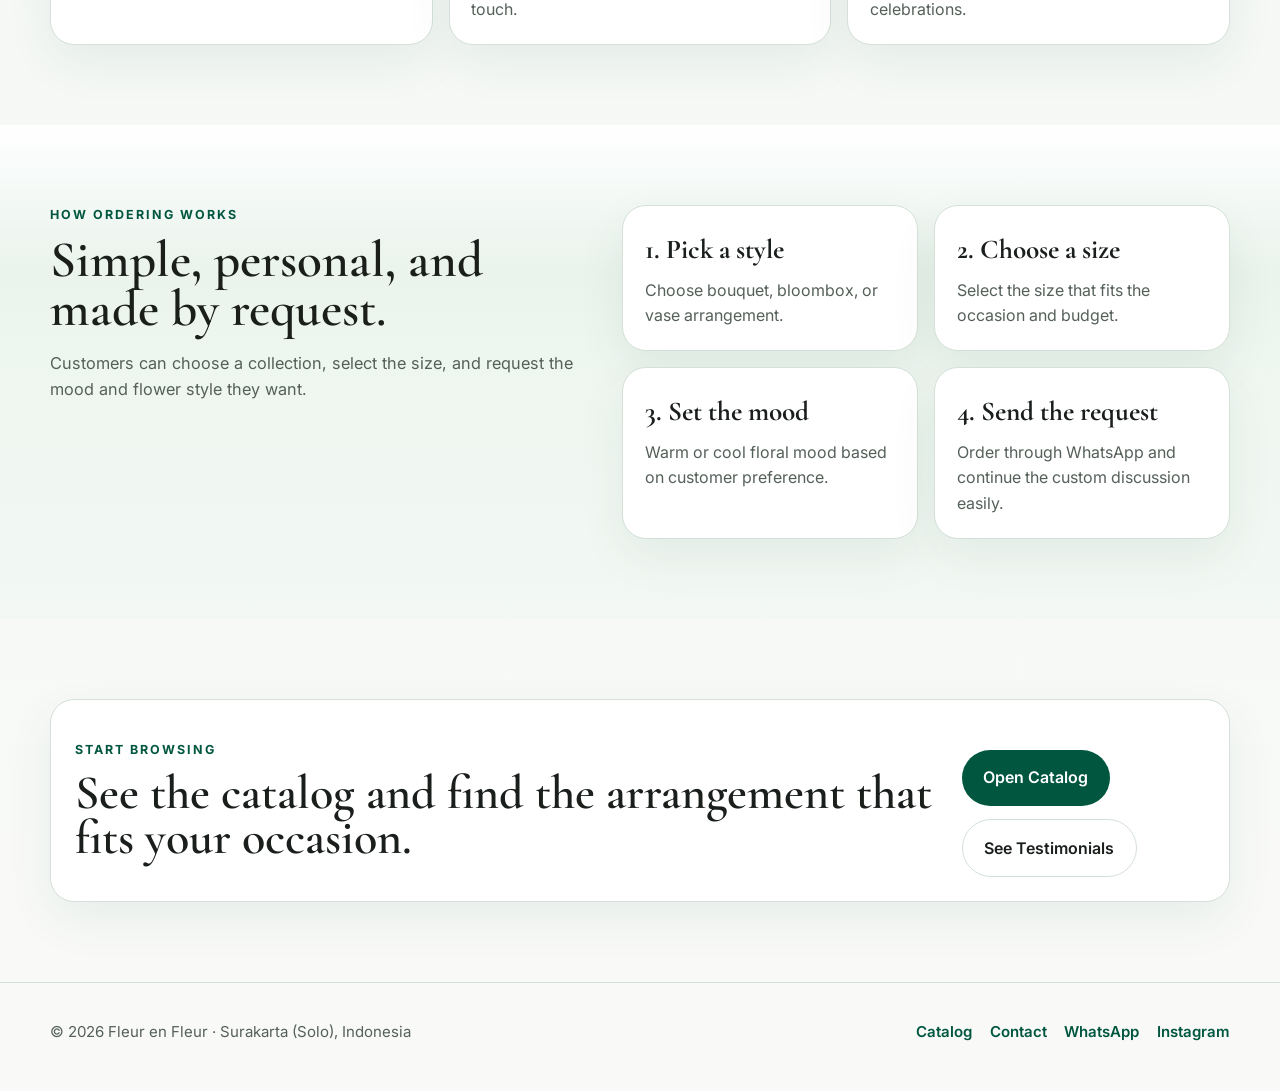
==== commit e2f8c499: "d" ====
--- a/home.html
+++ b/home.html
@@ -2,7 +2,7 @@
 <html lang="en">
 <head>
   <meta charset="UTF-8" />
-  <meta name="viewport" content="width=device-width, initial-scale=1.0" />
+  <meta name="viewport" content="width=device-width, initial-scale=1, viewport-fit=cover" />
   <title>Fleur en Fleur | Custom Florist Surakarta (Solo)</title>
   <meta name="description" content="Fleur en Fleur — custom bouquets, garden flowers, bloomboxes, and vase arrangements in Surakarta (Solo), Indonesia. Order via WhatsApp. Collection of 2026." />
   <link rel="icon" href="pics/logo.jpg" type="image/jpeg" />
--- a/css/styles.css
+++ b/css/styles.css
@@ -4,46 +4,45 @@
   --primary-dark: #003d2c;
   --primary-rgb: 0, 86, 63;
 
-  --bg: #faf6f8;
+  --bg: #f8faf7;
   --surface: #ffffff;
-  --surface-2: #f1e8ec;
-  --ink: #1c1a1b;
-  --muted: #5c5559;
-  --line: #e2d5da;
-
-  /* Balanced rose — visible blush, not neon */
-  --accent: #9d5872;
-  --accent-soft: #f5eaee;
-
-  --shadow: 0 18px 48px rgba(var(--primary-rgb), 0.08);
-
-  /* Pink concentrated in top ~30% of gradient; lower 70% fades to light/cream */
+  --surface-2: #eef3ef;
+  --ink: #1a1f1c;
+  --muted: #556059;
+  --line: #d4e0d9;
+
+  /* Warm accent — terracotta rose (pairs with green, not pink-mauve walls) */
+  --accent: #a85e4a;
+  --accent-soft: #f2ebe6;
+
+  --shadow: 0 18px 48px rgba(var(--primary-rgb), 0.07);
+
+  /* Botanical cream + sage mist — top ~30% carries the tint, rest opens to ivory */
   --gradient-page: linear-gradient(
     180deg,
-    #f0e4ea 0%,
-    #f2e9ed 18%,
-    #f4eef2 30%,
-    #f7f4f6 55%,
-    #faf8f7 100%
+    #e8f0ea 0%,
+    #edf3ee 18%,
+    #f1f6f2 30%,
+    #f5f8f5 55%,
+    #f9faf8 100%
   );
   --gradient-hero: linear-gradient(
     180deg,
-    #e5d0db 0%,
-    #e9d6e1 15%,
-    #eddbe6 28%,
-    #f0e3eb 30%,
-    #f4ebf1 48%,
-    #f7f3f6 72%,
-    #faf6f8 100%
+    #d8e8df 0%,
+    #e0eee6 15%,
+    #e8f2eb 28%,
+    #ecf4ee 30%,
+    #f2f7f3 52%,
+    #f6faf7 78%,
+    #fafcf9 100%
   );
   --gradient-soft: linear-gradient(
     180deg,
     #ffffff 0%,
-    #fbf6f8 12%,
-    #f2e8ee 28%,
-    #f3ebef 30%,
-    #f5f0f3 58%,
-    #f7f4f6 100%
+    #f4f9f6 14%,
+    #eaf3ec 30%,
+    #eef6f0 48%,
+    #f3f8f4 100%
   );
 
   --radius: 24px;
@@ -59,6 +58,8 @@
   color: var(--ink);
   font-family: 'Inter', Arial, sans-serif;
   line-height: 1.6;
+  /* iPhone safe area (home indicator, rounded corners) */
+  padding-bottom: env(safe-area-inset-bottom, 0px);
 }
 img { max-width: 100%; display: block; }
 a { color: inherit; text-decoration: none; }
@@ -71,7 +72,7 @@
   position: sticky;
   top: 0;
   z-index: 50;
-  background: rgba(250, 246, 248, 0.92);
+  background: rgba(248, 251, 249, 0.94);
   backdrop-filter: blur(12px);
   border-bottom: 1px solid rgba(var(--primary-rgb), 0.1);
 }
@@ -258,11 +259,11 @@
 .hero-card {
   background: linear-gradient(
     180deg,
-    #f0dde6 0%,
-    #ebd4de 22%,
-    #e8d4df 30%,
-    #eadddf 65%,
-    #efe8eb 100%
+    #d9ebe0 0%,
+    #e2f0e8 22%,
+    #e8f3ec 30%,
+    #edf6f0 65%,
+    #f2f8f3 100%
   );
   padding: 1.1rem;
 }
@@ -287,7 +288,14 @@
   line-height: 0.95;
   font-weight: 600;
 }
-.section-heading p:last-child,
+/* All body lines under a section title share the same muted color (not only :last-child) */
+.section-heading h2 ~ p {
+  margin: 0.75rem 0 0;
+  color: var(--muted);
+}
+.section-heading h2 + p {
+  margin-top: 1rem;
+}
 .muted-paragraph {
   margin: 1rem 0 0;
   color: var(--muted);
@@ -333,10 +341,14 @@
   width: 100%;
   aspect-ratio: 4 / 4.8;
   object-fit: cover;
-  background: #f1e4e9;
-}
+  background: #e9f1ec;
+}
+/* BloomBox / vase: show full photo without cropping */
 .small-product-card img {
-  aspect-ratio: 4 / 4;
+  aspect-ratio: 1 / 1;
+  object-fit: contain;
+  padding: 0.5rem;
+  background: #eef6f1;
 }
 .product-content { padding: 1.2rem 1.2rem 1.35rem; }
 .product-label {
@@ -368,10 +380,10 @@
   background: linear-gradient(
     180deg,
     #ffffff 0%,
-    #fbf6f8 20%,
-    #f2e6ec 30%,
-    #f4eaf0 65%,
-    #f6f0f3 100%
+    #f2f8f4 20%,
+    #e8f2ec 30%,
+    #edf6f1 65%,
+    #f0f8f3 100%
   );
 }
 
@@ -392,8 +404,7 @@
   grid-template-columns: 0.82fr 1.18fr;
 }
 .info-panels,
-.product-panels,
-.testimonial-grid {
+.product-panels {
   display: grid;
   gap: 1rem;
 }
@@ -465,8 +476,11 @@
   font-size: 1.02rem;
 }
 
+/* Desktop: multi-column grid. Mobile override lives in max-width block + .testimonial-track */
 .testimonial-grid {
-  grid-template-columns: repeat(3, minmax(0, 1fr));
+  display: grid;
+  gap: 1rem;
+  grid-template-columns: repeat(auto-fill, minmax(260px, 1fr));
 }
 .testimonial-card {
   display: flex;
@@ -487,21 +501,28 @@
   font-size: 0.95rem;
   font-weight: 700;
 }
-.testimonial-disclaimer {
-  margin: 0.75rem 0 0;
-  font-size: 0.88rem;
-  color: var(--muted);
-  line-height: 1.55;
-  max-width: 52ch;
-  margin-left: auto;
-  margin-right: auto;
-}
 .testimonial-card span.role {
   font-size: 0.82rem;
   text-transform: uppercase;
   letter-spacing: 0.1em;
   color: var(--muted);
   font-weight: 600;
+}
+
+/* Reviews: mobile = horizontal swipe (see 760px block) */
+.testimonial-swipe-hint {
+  display: none;
+  text-align: center;
+  font-size: 0.82rem;
+  font-weight: 600;
+  letter-spacing: 0.06em;
+  color: var(--muted);
+  margin: 0 0 1rem;
+}
+.testimonial-scroll-wrap {
+  min-width: 0;
+  width: 100%;
+  max-width: 100%;
 }
 
 .cta-panel {
@@ -554,7 +575,6 @@
   .collection-grid,
   .occasion-grid,
   .about-split,
-  .testimonial-grid,
   .cta-panel {
     grid-template-columns: 1fr;
   }
@@ -566,6 +586,69 @@
   .info-panels,
   .product-panels {
     grid-template-columns: 1fr 1fr;
+  }
+
+  /* Center badge chips when hero stacks (tablet) */
+  .hero .hero-badges {
+    justify-content: center;
+  }
+}
+
+/* Reviews: horizontal row + swipe (phones & tablets — own breakpoint so it always wins) */
+@media screen and (max-width: 1024px) {
+  .testimonial-swipe-hint {
+    display: block;
+  }
+  .testimonial-scroll-wrap {
+    margin-left: calc(-1rem - env(safe-area-inset-left, 0px));
+    margin-right: calc(-1rem - env(safe-area-inset-right, 0px));
+    padding-left: env(safe-area-inset-left, 0px);
+    padding-right: env(safe-area-inset-right, 0px);
+  }
+  .testimonial-scroll-wrap .testimonial-grid,
+  .testimonial-scroll-wrap .testimonial-track {
+    display: flex !important;
+    flex-direction: row !important;
+    flex-wrap: nowrap !important;
+    align-items: stretch;
+    gap: 0.75rem;
+    width: 100%;
+    max-width: none;
+    overflow-x: auto;
+    overflow-y: hidden;
+    scroll-snap-type: x mandatory;
+    scroll-padding-inline: max(1rem, env(safe-area-inset-left, 0px)) max(1rem, env(safe-area-inset-right, 0px));
+    padding: 0 max(1rem, env(safe-area-inset-right, 0px)) 0.65rem max(1rem, env(safe-area-inset-left, 0px));
+    -webkit-overflow-scrolling: touch;
+    overscroll-behavior-x: contain;
+    touch-action: pan-x;
+    grid-template-columns: none !important;
+  }
+  .testimonial-scroll-wrap .testimonial-grid::-webkit-scrollbar,
+  .testimonial-scroll-wrap .testimonial-track::-webkit-scrollbar {
+    height: 5px;
+  }
+  .testimonial-scroll-wrap .testimonial-grid::-webkit-scrollbar-thumb,
+  .testimonial-scroll-wrap .testimonial-track::-webkit-scrollbar-thumb {
+    background: var(--line);
+    border-radius: 999px;
+  }
+  .testimonial-scroll-wrap .testimonial-card {
+    flex: 0 0 min(88vw, 20rem);
+    width: min(88vw, 20rem);
+    min-width: 0;
+    max-width: min(88vw, 20rem);
+    scroll-snap-align: center;
+    scroll-snap-stop: normal;
+    padding: 1rem 1.1rem;
+    gap: 0.55rem;
+  }
+  .testimonial-scroll-wrap .testimonial-card strong {
+    font-size: 1.35rem;
+  }
+  .testimonial-scroll-wrap .testimonial-card p {
+    font-size: 0.95rem;
+    line-height: 1.45;
   }
 }
 
@@ -576,7 +659,7 @@
     top: 76px;
     left: 0;
     right: 0;
-    background: rgba(250, 246, 248, 0.98);
+    background: rgba(248, 251, 249, 0.98);
     border-bottom: 1px solid var(--line);
     display: none;
     flex-direction: column;
@@ -594,11 +677,25 @@
   .two-col,
   .three-col,
   .info-panels,
-  .product-panels,
-  .testimonial-grid {
+  .product-panels {
     grid-template-columns: 1fr;
   }
+
   .footer-wrap {
     flex-direction: column;
   }
-}
+
+  /* Phone: stacked, equal width, centered — reads symmetrical */
+  .hero .hero-badges {
+    flex-direction: column;
+    align-items: center;
+    gap: 0.65rem;
+    margin-top: 1.5rem;
+  }
+  .hero .hero-badges li {
+    width: 100%;
+    max-width: 20rem;
+    text-align: center;
+    box-sizing: border-box;
+  }
+}
